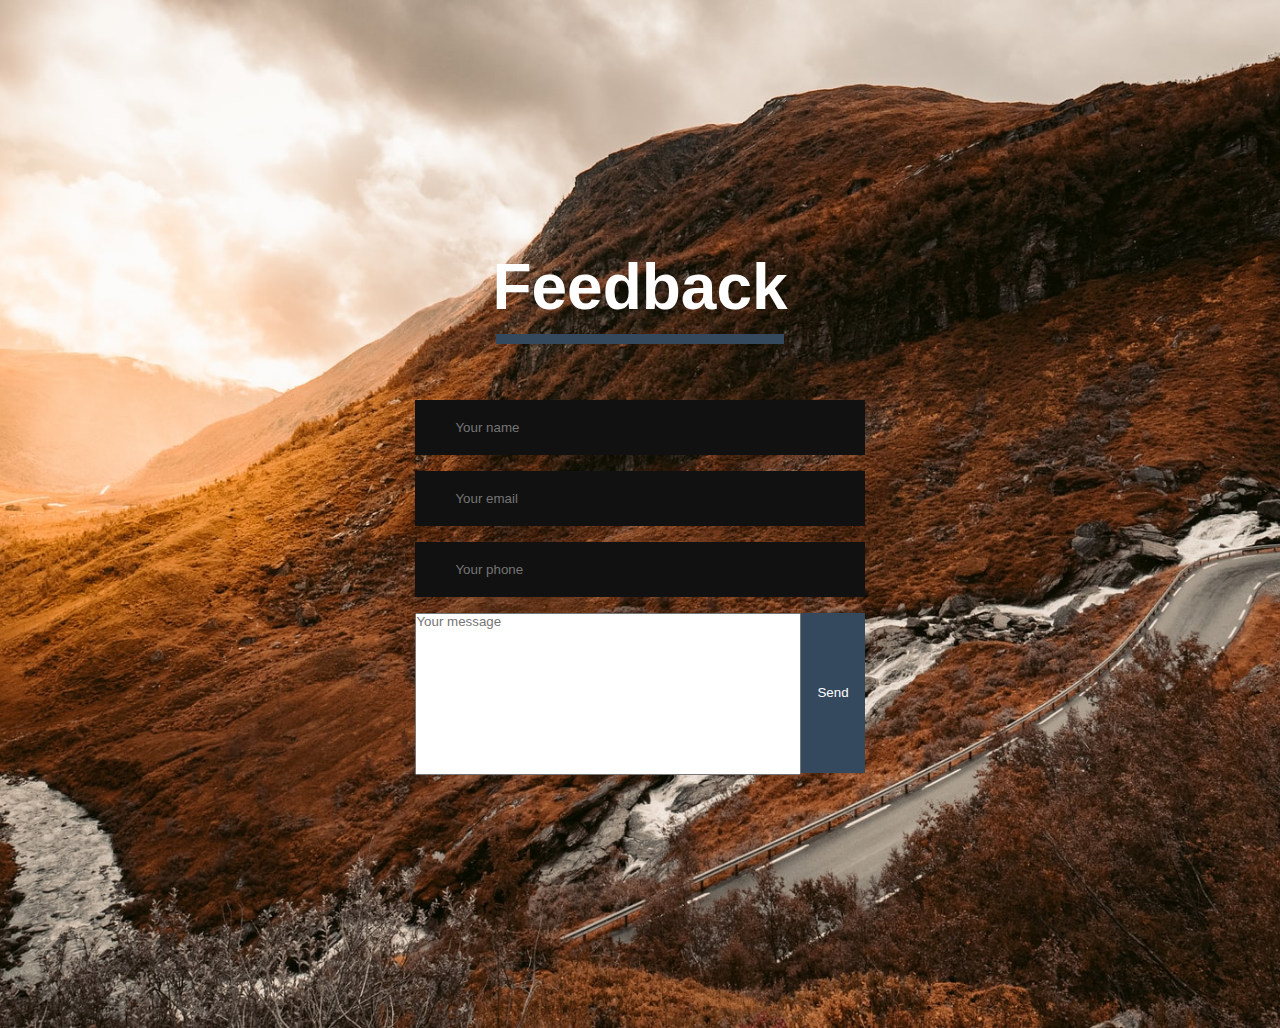
==== feedback.html @ ece6f774 "add feedback page" ====
<!DOCTYPE html>
<html lang="en">
<head>
    <meta charset="UTF-8">
    <meta http-equiv="X-UA-Compatible" content="IE=edge">
    <meta name="viewport" content="width=device-width, initial-scale=1.0">
    <title>Feedback</title>
    <link rel="stylesheet" href="/styles_contact/style.css">
</head>
<body>
    <div class="feedback-section">
        <h1>Feedback</h1>
        <div class="border"></div>
        <form class="feedback-form" action="index.html" method="post">
            <input type="text" class="feedback-form-text" placeholder="Your name" required>
            <input type="email" class="feedback-form-text" placeholder="Your email" required>
            <input type="text" class="feedback-form-text" placeholder="Your phone" required>
            <textarea class="feedback-form-text" placeholder="Your message" required></textarea>
            <input type="submit" class="feedback-form-btn" value="Send">
        </form>
    </div>
</body>
</html>
---- styles_contact/style.css ----
* {
  margin: 0;
  padding: 0;
  font-family: "montserrat",sans-serif;
}

div.feedback-section {
  background: url(/DesignPic/Pictures/feedback_pic.jpg) no-repeat center;
  background-size: cover;
  padding: 5% 0;
  min-width: 100vw;
  min-height: 100vh;
  max-height: 100vh;
  display: -webkit-box;
  display: -ms-flexbox;
  display: flex;
  -webkit-box-orient: vertical;
  -webkit-box-direction: normal;
      -ms-flex-direction: column;
          flex-direction: column;
  -webkit-box-pack: center;
      -ms-flex-pack: center;
          justify-content: center;
  -webkit-box-align: center;
      -ms-flex-align: center;
          align-items: center;
}

div.feedback-section h1 {
  font-size: 4rem;
  text-align: center;
  color: white;
}

div.feedback-section div.border {
  width: 18rem;
  height: 10px;
  background: #34495e;
  margin: 40px auto;
  margin-top: 10px;
}

div.feedback-section form.feedback-form {
  min-width: 30vw;
  margin: 0;
  padding: 0 10px;
  overflow: hidden;
}

div.feedback-section form.feedback-form input.feedback-form-text {
  display: block;
  min-width: 100%;
  -webkit-box-sizing: border-box;
          box-sizing: border-box;
  margin: 16px 0;
  border: 0;
  background: #111;
  padding: 20px 40px;
  outline: none;
  color: #ddd;
  -webkit-transition: 0.5s;
  transition: 0.5s;
}

div.feedback-section form.feedback-form input.feedback-form-text:focus {
  -webkit-box-shadow: 0 0 10px 4px #34495e;
          box-shadow: 0 0 10px 4px #34495e;
}

div.feedback-section form.feedback-form textarea.feedback-form-text {
  resize: none;
  min-width: 30vw;
  min-height: 10rem;
}

div.feedback-section form.feedback-form input.feedback-form-btn {
  float: right;
  min-height: 10rem;
  border: 0;
  padding: 1rem;
  background: #34495e;
  color: #fff;
  cursor: pointer;
  -webkit-transition: 0.5s;
  transition: 0.5s;
}

div.feedback-section form.feedback-form input.feedback-form-btn:hover {
  background: #2980b9;
}
/*# sourceMappingURL=style.css.map */
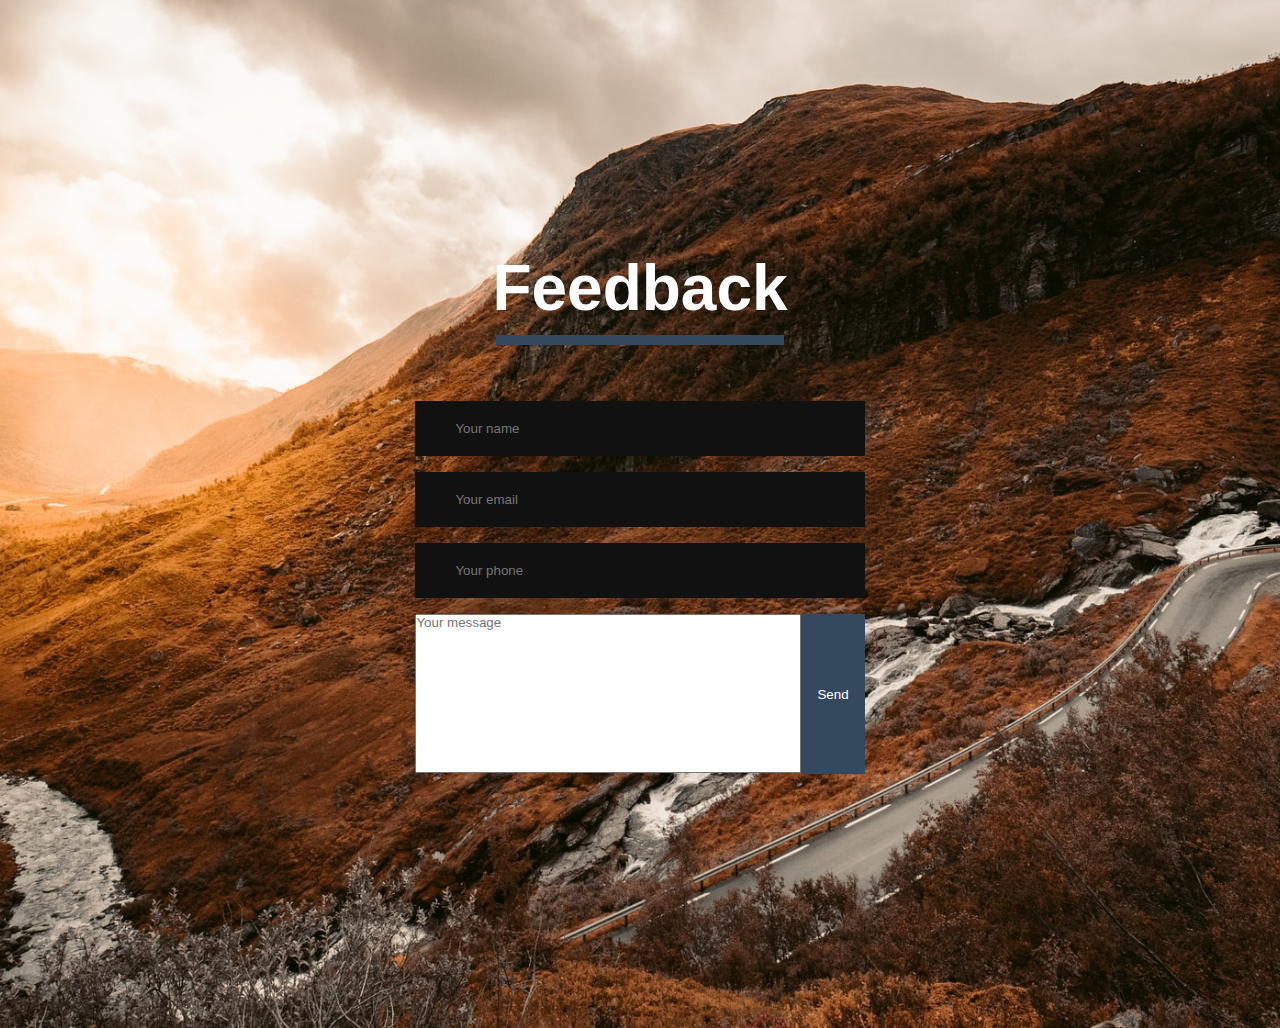
==== commit 6d2744d1: "fine tune" ====
--- a/feedback.html
+++ b/feedback.html
@@ -5,7 +5,7 @@
     <meta http-equiv="X-UA-Compatible" content="IE=edge">
     <meta name="viewport" content="width=device-width, initial-scale=1.0">
     <title>Feedback</title>
-    <link rel="stylesheet" href="/styles_contact/style.css">
+    <link rel="stylesheet" href="./styles_feedback/style.css">
 </head>
 <body>
     <div class="feedback-section">
--- a/styles_feedback/style.css
+++ b/styles_feedback/style.css
@@ -0,0 +1,91 @@
+* {
+  margin: 0;
+  padding: 0;
+  font-family: "montserrat",sans-serif;
+}
+
+div.feedback-section {
+  background: url(../DesignPic/Pictures/feedback_pic.jpg) no-repeat center;
+  background-size: cover;
+  padding: 5% 0;
+  min-width: 100vw;
+  min-height: 100vh;
+  max-height: 100vh;
+  display: -webkit-box;
+  display: -ms-flexbox;
+  display: flex;
+  -webkit-box-orient: vertical;
+  -webkit-box-direction: normal;
+      -ms-flex-direction: column;
+          flex-direction: column;
+  -webkit-box-pack: center;
+      -ms-flex-pack: center;
+          justify-content: center;
+  -webkit-box-align: center;
+      -ms-flex-align: center;
+          align-items: center;
+}
+
+div.feedback-section h1 {
+  font-size: 4rem;
+  text-align: center;
+  color: white;
+}
+
+div.feedback-section div.border {
+  width: 18rem;
+  height: 10px;
+  background: #34495e;
+  margin: 40px auto;
+  margin-top: 10px;
+}
+
+div.feedback-section form.feedback-form {
+  min-width: 30vw;
+  margin: 0;
+  padding: 0 10px;
+  overflow: hidden;
+}
+
+div.feedback-section form.feedback-form input.feedback-form-text {
+  display: block;
+  min-width: 100%;
+  -webkit-box-sizing: border-box;
+          box-sizing: border-box;
+  margin: 16px 0;
+  border: 0;
+  background: #111;
+  padding: 20px 40px;
+  outline: none;
+  color: #ddd;
+  -webkit-transition: 0.5s;
+  transition: 0.5s;
+}
+
+div.feedback-section form.feedback-form input.feedback-form-text:focus {
+  -webkit-box-shadow: 0 0 10px 4px #34495e;
+          box-shadow: 0 0 10px 4px #34495e;
+}
+
+div.feedback-section form.feedback-form textarea.feedback-form-text {
+  resize: none;
+  min-width: 30vw;
+  min-height: 9.8rem;
+}
+
+div.feedback-section form.feedback-form input.feedback-form-btn {
+  float: right;
+  min-height: 10rem;
+  border: 0;
+  padding: 1rem;
+  background: #34495e;
+  color: #fff;
+  cursor: pointer;
+  -webkit-transition: 0.5s;
+  transition: 0.5s;
+}
+
+div.feedback-section form.feedback-form input.feedback-form-btn:hover {
+  background: #2980b9;
+}
+/*# sourceMappingURL=style.css.map */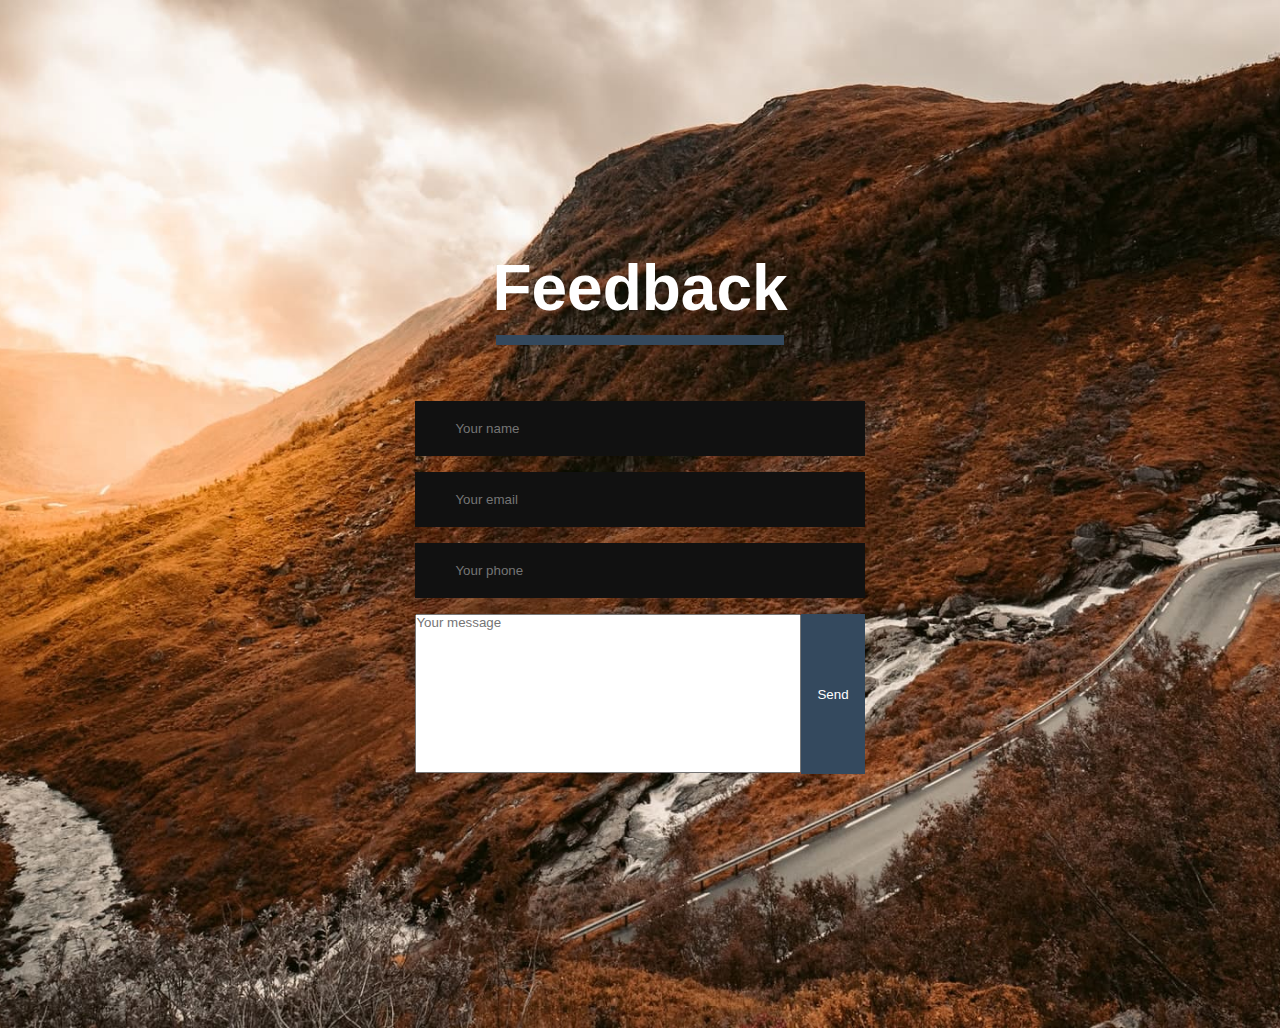
==== commit 0486d74a: "rename" ====
--- a/feedback.html
+++ b/feedback.html
@@ -5,7 +5,7 @@
     <meta http-equiv="X-UA-Compatible" content="IE=edge">
     <meta name="viewport" content="width=device-width, initial-scale=1.0">
     <title>Feedback</title>
-    <link rel="stylesheet" href="./styles_feedback/style.css">
+    <link rel="stylesheet" href="./styles/feedback_styles/style.css">
 </head>
 <body>
     <div class="feedback-section">
@@ -19,5 +19,6 @@
             <input type="submit" class="feedback-form-btn" value="Send">
         </form>
     </div>
+    <script src="/app/feedback.js"></script>
 </body>
 </html>--- a/styles/feedback_styles/style.css
+++ b/styles/feedback_styles/style.css
@@ -0,0 +1,69 @@
+* {
+  margin: 0;
+  padding: 0;
+  font-family: "montserrat", sans-serif;
+}
+
+div.feedback-section {
+  background: url(/design_pic/Pictures/feedback_pic.jpg) no-repeat center;
+  background-size: cover;
+  padding: 5% 0;
+  min-width: 100vw;
+  min-height: 100vh;
+  max-height: 100vh;
+  display: flex;
+  flex-direction: column;
+  justify-content: center;
+  align-items: center;
+}
+div.feedback-section h1 {
+  font-size: 4rem;
+  text-align: center;
+  color: white;
+}
+div.feedback-section div.border {
+  width: 18rem;
+  height: 10px;
+  background: #34495e;
+  margin: 40px auto;
+  margin-top: 10px;
+}
+div.feedback-section form.feedback-form {
+  min-width: 30vw;
+  margin: 0;
+  padding: 0 10px;
+  overflow: hidden;
+}
+div.feedback-section form.feedback-form input.feedback-form-text {
+  display: block;
+  min-width: 100%;
+  box-sizing: border-box;
+  margin: 16px 0;
+  border: 0;
+  background: #111;
+  padding: 20px 40px;
+  outline: none;
+  color: #ddd;
+  transition: 0.5s;
+}
+div.feedback-section form.feedback-form input.feedback-form-text:focus {
+  box-shadow: 0 0 10px 4px #34495e;
+}
+div.feedback-section form.feedback-form textarea.feedback-form-text {
+  resize: none;
+  min-width: 30vw;
+  min-height: 9.8rem;
+}
+div.feedback-section form.feedback-form input.feedback-form-btn {
+  float: right;
+  min-height: 10rem;
+  border: 0;
+  padding: 1rem;
+  background: #34495e;
+  color: #fff;
+  cursor: pointer;
+  transition: 0.5s;
+}
+div.feedback-section form.feedback-form input.feedback-form-btn:hover {
+  background: #2980b9;
+}/*# sourceMappingURL=style.css.map */